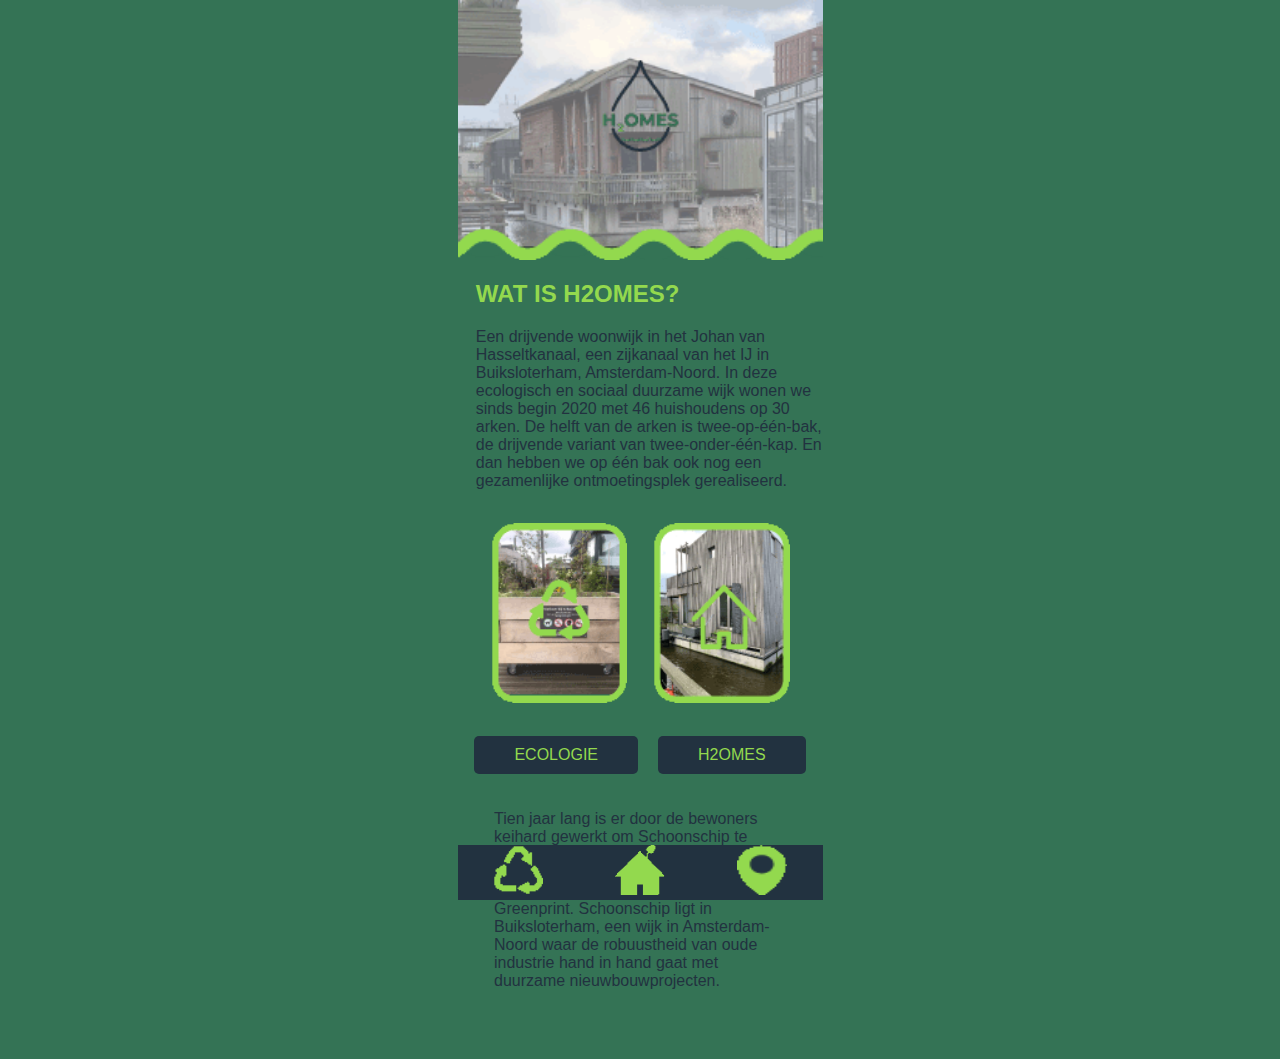
==== index.html @ b73959ab "Add files via upload" ====
<!DOCTYPE html>
<html lang="en">
<head>
    <meta charset="UTF-8">
    <meta name="viewport" content="width=device-width, initial-scale=1.0">
    <title>H₂Ome</title>
    <link rel="stylesheet" href="style.css">
</head>
<body>
    
    <header>
        <h1>H2Omes</h1>
        </header>

        <main>
      <h2>WAT IS H2OMES?</h2>
<p>Een drijvende woonwijk in het Johan van Hasseltkanaal, een zijkanaal van het IJ in Buiksloterham, Amsterdam-Noord. In deze ecologisch en sociaal duurzame wijk wonen we sinds begin 2020 met 46 huishoudens op 30 arken. De helft van de arken is twee-op-één-bak, de drijvende variant van twee-onder-één-kap. 
    En dan hebben we op één bak ook nog een gezamenlijke ontmoetingsplek gerealiseerd.</p>
        
   
            <div id="content-container">
                <div id="image-container">
                    <img src="images/afbeelding-duurzaamheud.png" alt="Eerste Afbeelding">
                    <img src="images/huisjes.png" alt="Tweede Afbeelding">
                </div>

                <div id="button-container">
                    <button class="button">ECOLOGIE</button>
                    <button class="button">H2OMES</button>
                </div>
            </div>

             <Div class="tekst1" p>Tien jaar lang is er door de bewoners keihard gewerkt om Schoonschip te ontwerpen, ontwikkelen en te realiseren. Meer weten over de totstandkoming van ons project? Bezoek dan onze Greenprint.

                Schoonschip ligt in Buiksloterham, een wijk in Amsterdam-Noord waar de robuustheid van oude industrie hand in hand gaat met duurzame nieuwbouwprojecten.</p>
             </Div>
        </main>




    <footer>
        <a href="link-naar-pagina1.html">
            <img src="images/reyclebin.png" alt="Afbeelding 1">
        </a>
        <a href="index.html">
            <img src="images/huisje-png.png" alt="Afbeelding 2">
        </a>
        <a href="link-naar-pagina3.html">
            <img src="images/pointer.png" alt="Afbeelding 3">
        </a>
    </footer>
    
</body>
</html>
---- style.css ----
header {
    background-image: url('images/header.png');
    background-size: cover;
    background-position: center;
    color: white;
    padding: 50px;
    text-align: center;
    font-size: 2em;
    top: 0;
    z-index: 100;
    transition: padding 0.3s;
}


h1{
    visibility: hidden;
}

body {
    align-items: center;
    justify-content: center;
     background-color: #347355;
        margin: 0;
        padding: 0;
        max-width: 365px; /* Maximale breedte */
        max-height: 667px; /* Maximale lengte */
        margin-left: auto;
        margin-right: auto;
    overflow-y: auto;
    }
    


h2{
 display: flex;
 justify-content: left;
 margin-left: 5%;
 font-family: 'Franklin Gothic Medium', 'Arial Narrow', Arial, sans-serif ;
 color: #93D94E;
}


p{
    display: flex;
 justify-content: left;
 margin-left: 5%;
 font-family: 'Franklin Gothic Medium', 'Arial Narrow', Arial, sans-serif;
 font-size: -1em;
 color: #223240;

}

.tekst1{
padding:  10%;
color: #223240;
font-family: 'Franklin Gothic Medium', 'Arial Narrow', Arial, sans-serif;
}

#image-container {
    display: flex;
    justify-content: center;
    align-items: center;
    margin: 20px;
}

#image-container img {
    width: 150px;
    margin: 13px;
}

#content-container {
    margin-top: 20px;
}

#button-container {
    display: flex;
    justify-content: center;
    margin-top: 10px;
}

.button {
    margin: 0 10px;
    padding: 10px 40px;
    font-size: 16px;
    background-color: #223240;
    color: #93D94E;
    border: none;
    cursor: pointer;
    border-radius: 5px;
    font-family: 'Franklin Gothic Medium', 'Arial Narrow', Arial, sans-serif;

    
}

.button:hover {
    background-color: #93D94E;
    color: #223240;
}


nav {
    display: flex;
    justify-content: space-around; /* Hiermee worden de navigatie-items gelijkmatig verdeeld */
    padding: 10px;
}

nav ul {
    list-style: none;
    padding: 0;
    margin: 0;
    display: flex;
}


footer {
    display: flex;
    justify-content: space-around;
    align-items: center;
    background-color: #223240;
    color: white;
width:365px ;
    position: fixed;
    bottom: 0;

}

footer a {
    margin: 0 10px;
    text-decoration: none;
    color: white;
    display: flex;
    flex-direction: column;
    align-items: center;
}

footer img {
    width: 50px;
    height: 50px;
    margin-bottom: 5px;
}
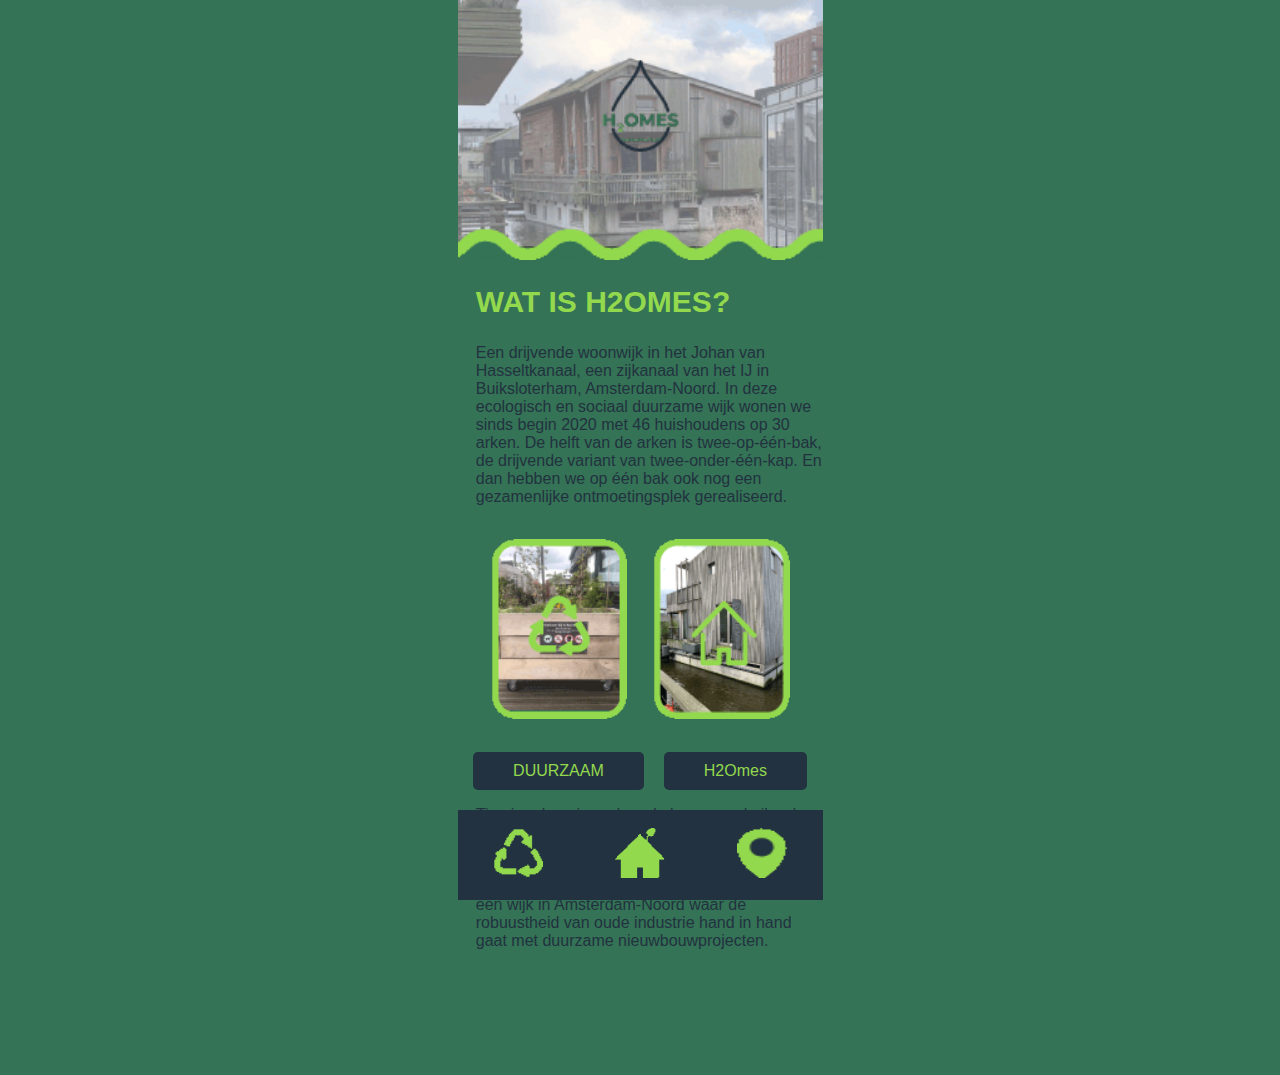
==== commit d58c7251: "Add files via upload" ====
--- a/index.html
+++ b/index.html
@@ -1,55 +1,56 @@
 <!DOCTYPE html>
-<html lang="en">
+<html lang="nl">
 <head>
     <meta charset="UTF-8">
     <meta name="viewport" content="width=device-width, initial-scale=1.0">
-    <title>H₂Ome</title>
+    <title>H₂Omes</title>
     <link rel="stylesheet" href="style.css">
 </head>
+
 <body>
     
     <header>
         <h1>H2Omes</h1>
-        </header>
+    </header>
 
-        <main>
-      <h2>WAT IS H2OMES?</h2>
-<p>Een drijvende woonwijk in het Johan van Hasseltkanaal, een zijkanaal van het IJ in Buiksloterham, Amsterdam-Noord. In deze ecologisch en sociaal duurzame wijk wonen we sinds begin 2020 met 46 huishoudens op 30 arken. De helft van de arken is twee-op-één-bak, de drijvende variant van twee-onder-één-kap. 
-    En dan hebben we op één bak ook nog een gezamenlijke ontmoetingsplek gerealiseerd.</p>
+    <main>
+        <h2>WAT IS H2OMES?</h2>
+        <p>
+            Een drijvende woonwijk in het Johan van Hasseltkanaal, een zijkanaal van het IJ in Buiksloterham, Amsterdam-Noord. In deze ecologisch en sociaal duurzame wijk wonen we sinds begin 2020 met 46 huishoudens op 30 arken. De helft van de arken is twee-op-één-bak, de drijvende variant van twee-onder-één-kap. 
+            En dan hebben we op één bak ook nog een gezamenlijke ontmoetingsplek gerealiseerd.
+        </p>
         
-   
-            <div id="content-container">
-                <div id="image-container">
-                    <img src="images/afbeelding-duurzaamheud.png" alt="Eerste Afbeelding">
-                    <img src="images/huisjes.png" alt="Tweede Afbeelding">
-                </div>
+        <div id="content-container">
+            <div id="image-container">
+                <img src="images/afbeelding-duurzaamheud.png" alt="Eerste Afbeelding">
+                <img src="images/huisjes.png" alt="Tweede Afbeelding">
+            </div>
+        </div>
 
-                <div id="button-container">
-                    <button class="button">ECOLOGIE</button>
-                    <button class="button">H2OMES</button>
-                </div>
-            </div>
+        <div id="button-container">
+                <button class="button" onclick="window.location.href='duurzaam.html'">DUURZAAM</button>
+                <button class="button" onclick="window.location.href='huisjes.html'">H2Omes</button>
+        </div>
 
-             <Div class="tekst1" p>Tien jaar lang is er door de bewoners keihard gewerkt om Schoonschip te ontwerpen, ontwikkelen en te realiseren. Meer weten over de totstandkoming van ons project? Bezoek dan onze Greenprint.
-
-                Schoonschip ligt in Buiksloterham, een wijk in Amsterdam-Noord waar de robuustheid van oude industrie hand in hand gaat met duurzame nieuwbouwprojecten.</p>
-             </Div>
-        </main>
-
-
-
+        <div id="tekst1">
+            <p>
+                Tien jaar lang is er door de bewoners keihard gewerkt om H2Omes te ontwerpen, ontwikkelen en te realiseren.
+                Meer weten over de totstandkoming van ons project? Bezoek dan onze Greenprint.
+                H2Omes ligt in Buiksloterham, een wijk in Amsterdam-Noord waar de robuustheid van oude industrie hand in hand gaat met duurzame nieuwbouwprojecten.
+            </p>
+        </div>
+    </main>
 
     <footer>
-        <a href="link-naar-pagina1.html">
+        <a href="duurzaam.html">
             <img src="images/reyclebin.png" alt="Afbeelding 1">
         </a>
         <a href="index.html">
             <img src="images/huisje-png.png" alt="Afbeelding 2">
         </a>
-        <a href="link-naar-pagina3.html">
+        <a href="gegevens.html">
             <img src="images/pointer.png" alt="Afbeelding 3">
         </a>
     </footer>
-    
 </body>
-</html>+</html>
--- a/style.css
+++ b/style.css
@@ -14,6 +14,33 @@
 
 h1{
     visibility: hidden;
+}
+
+h3{
+    text-shadow: -1px -1px 0 #223240,
+    1px -1px 0 #223240,
+   -1px 1px 0 #223240,
+    1px 1px 0 #223240;
+    margin-left: 10px;
+}
+
+h4{
+color: #93D94E;
+font-size: 1.5em;
+font-family: 'Franklin Gothic Medium', 'Arial Narrow', Arial, sans-serif;
+margin-left: 5%;
+}
+
+article p {
+    color:#223240;
+}
+
+.main {
+    padding-bottom: 100px; /* Voeg padding toe aan de onderkant van de main sectie */
+}
+
+article p {
+    color: #223240;
 }
 
 body {
@@ -29,9 +56,15 @@
     overflow-y: auto;
     }
     
-
+    .background-container {
+        background-image: url('images/achtergrondhuisjes.jpg');
+        background-size: cover;
+        background-position: center bottom 50px; /* 50 pixels naar beneden schuiven */
+        padding: 10px;
+    }
 
 h2{
+    font-size:  30px;
  display: flex;
  justify-content: left;
  margin-left: 5%;
@@ -45,13 +78,14 @@
  justify-content: left;
  margin-left: 5%;
  font-family: 'Franklin Gothic Medium', 'Arial Narrow', Arial, sans-serif;
- font-size: -1em;
  color: #223240;
 
 }
 
-.tekst1{
-padding:  10%;
+#tekst1{
+    display: flex;
+    justify-content: left;;
+padding-bottom:  30%;
 color: #223240;
 font-family: 'Franklin Gothic Medium', 'Arial Narrow', Arial, sans-serif;
 }
@@ -110,18 +144,85 @@
     margin: 0;
     display: flex;
 }
-
-
-footer {
-    display: flex;
+.fotohuisjes {
+    display: flex;
+    flex-wrap: wrap;
     justify-content: space-around;
+    margin-top: 20px;
+    color: #93D94E;
+    font-family: 'Franklin Gothic Medium', 'Arial Narrow', Arial, sans-serif;
+}
+
+.fotohuisjes div {
+    margin: 10px;
+}
+
+.fotohuisjes img {
+    width: 355px;
+    height: 200px;
+    object-fit: cover;
+
+}
+
+.huis {
+    font-size: 18px;
+    margin-top: 10px;
+}
+
+
+
+.small-text {
+    margin-top: 5px;
+    color: #223240;
+}
+
+.small-text1 {
+    margin-top: 5px;
+    margin-bottom: 60px;
+    color: #223240;
+}
+
+.footer2 {
+    display: flex;
+    justify-content: space-around;
     align-items: center;
     background-color: #223240;
     color: white;
-width:365px ;
+    width: 365px;
+height: 10%;
     position: fixed;
     bottom: 0;
-
+}
+
+.footer2 a {
+    text-decoration: none;
+    color: white;
+    display: flex;
+    flex-direction: column;
+
+}
+
+.footer2 img {
+    width: 50px;
+    height: 50px;
+    margin-bottom: 5px;
+    transition: transform 0.3s; /* Voeg een overgang toe voor een vloeiende animatie */
+}
+
+.footer2 a:hover img {
+    transform: scale(1.2); /* Vergroot de afbeelding met 20% */
+}
+
+footer {
+    display: flex;
+    justify-content: space-around;
+    align-items: center;
+    background-color: #223240;
+    color: white;
+    width: 365px;
+height: 10%;
+    position: fixed;
+    bottom: 0;
 }
 
 footer a {
@@ -137,4 +238,64 @@
     width: 50px;
     height: 50px;
     margin-bottom: 5px;
-}+    transition: transform 0.3s; /* Voeg een overgang toe voor een vloeiende animatie */
+}
+
+footer a:hover img {
+    transform: scale(1.2); /* Vergroot de afbeelding met 20% */
+}
+
+
+.image-container {
+    position: relative;
+margin-bottom: 20%;
+}
+
+.tooltips {
+    display: none;
+    position: absolute;
+    text-align: center;
+}
+
+.image-container:hover .tooltips {
+    display: flex;
+}
+
+.tooltip {
+    background-color: #93D94E;
+    color: #223240;
+    font-family: 'Franklin Gothic Medium', 'Arial Narrow', Arial, sans-serif;
+    margin-top: 10%;
+    max-width: 100px;
+    max-height: 100px;
+    font-size: 40%;
+    padding: 20px 10px;
+    border-radius: 5px;
+    margin: 5px;
+    cursor: pointer;
+}
+
+.tooltip1 {
+    background-color: #93D94E;
+    color: #223240;
+    font-family: 'Franklin Gothic Medium', 'Arial Narrow', Arial, sans-serif;
+    margin-top: 10%;
+    max-width: 100px;
+    max-height: 100px;
+    font-size: 30%;
+    padding: 20px 10px;
+    border-radius: 5px;
+    margin: 5%;
+    cursor: pointer;
+}
+
+
+.tooltip-top-left {
+    top: 0;
+    left: 4%;
+}
+
+.tooltip-bottom-right {
+    bottom: 0;
+    right: 0;
+}
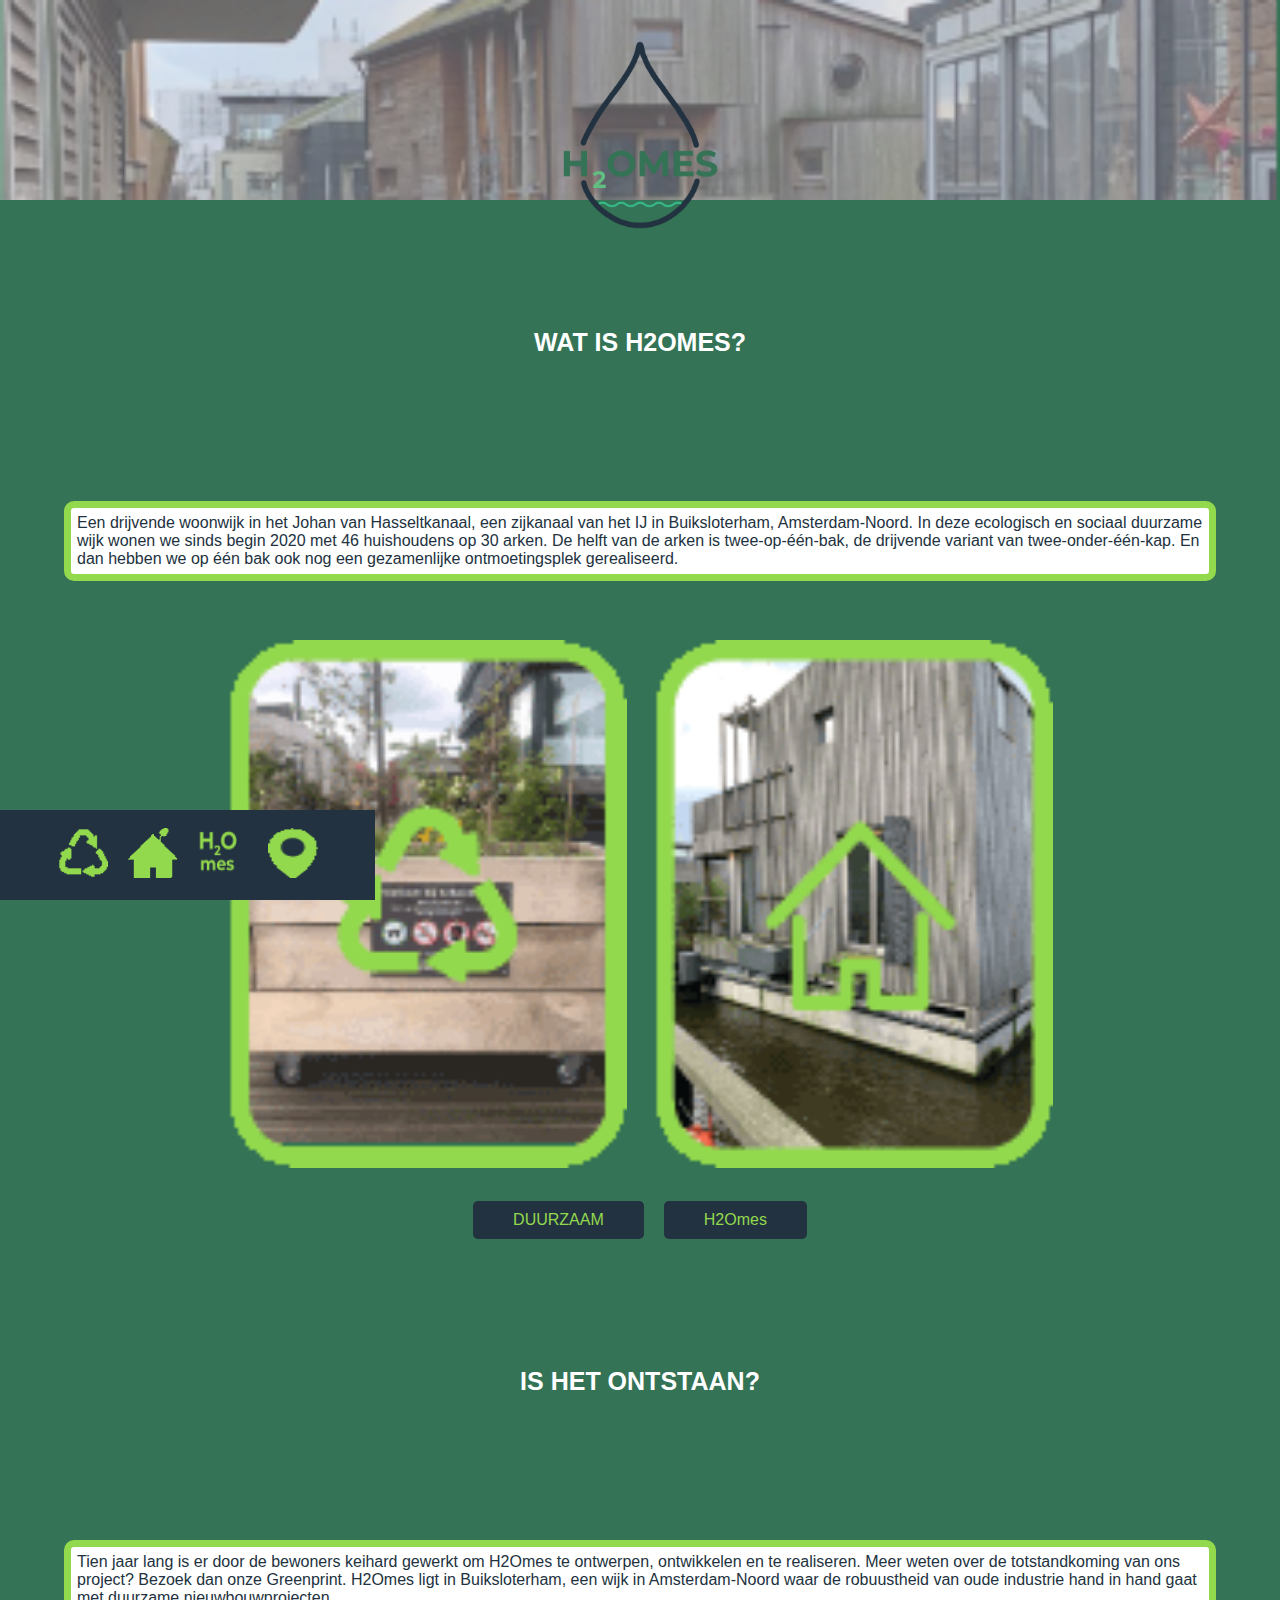
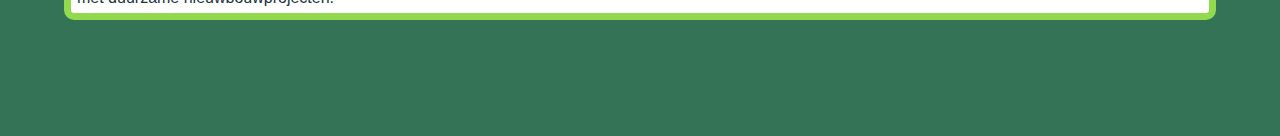
==== commit 1c99da9a: "Add files via upload" ====
--- a/index.html
+++ b/index.html
@@ -1,5 +1,6 @@
 <!DOCTYPE html>
 <html lang="nl">
+
 <head>
     <meta charset="UTF-8">
     <meta name="viewport" content="width=device-width, initial-scale=1.0">
@@ -8,49 +9,61 @@
 </head>
 
 <body>
-    
+
     <header>
         <h1>H2Omes</h1>
+        <img src="images/h2omes-png.png" alt="logo">
     </header>
 
     <main>
-        <h2>WAT IS H2OMES?</h2>
-        <p>
-            Een drijvende woonwijk in het Johan van Hasseltkanaal, een zijkanaal van het IJ in Buiksloterham, Amsterdam-Noord. In deze ecologisch en sociaal duurzame wijk wonen we sinds begin 2020 met 46 huishoudens op 30 arken. De helft van de arken is twee-op-één-bak, de drijvende variant van twee-onder-één-kap. 
-            En dan hebben we op één bak ook nog een gezamenlijke ontmoetingsplek gerealiseerd.
-        </p>
-        
-        <div id="content-container">
-            <div id="image-container">
+        <article>
+            <h2>WAT IS H2OMES?</h2>
+            <p>
+                Een drijvende woonwijk in het Johan van Hasseltkanaal, een zijkanaal van het IJ in Buiksloterham, Amsterdam-Noord.
+                In deze ecologisch en sociaal duurzame wijk wonen we sinds begin 2020 met 46 huishoudens op 30 arken.
+                De helft van de arken is twee-op-één-bak, de drijvende variant van twee-onder-één-kap.
+                En dan hebben we op één bak ook nog een gezamenlijke ontmoetingsplek gerealiseerd.
+            </p>
+        </article>
+
+        <section id="content-container">
+            <figure id="image-container">
                 <img src="images/afbeelding-duurzaamheud.png" alt="Eerste Afbeelding">
                 <img src="images/huisjes.png" alt="Tweede Afbeelding">
-            </div>
-        </div>
+            </figure>
+        </section>
 
-        <div id="button-container">
-                <button class="button" onclick="window.location.href='duurzaam.html'">DUURZAAM</button>
-                <button class="button" onclick="window.location.href='huisjes.html'">H2Omes</button>
-        </div>
+        <section id="button-container">
+            <button class="button" onclick="window.location.href='duurzaam.html'">DUURZAAM</button>
+            <button class="button" onclick="window.location.href='huisjes.html'">H2Omes</button>
+        </section>
 
-        <div id="tekst1">
+        <article>
+            <h2>IS HET ONTSTAAN?</h2>
             <p>
                 Tien jaar lang is er door de bewoners keihard gewerkt om H2Omes te ontwerpen, ontwikkelen en te realiseren.
                 Meer weten over de totstandkoming van ons project? Bezoek dan onze Greenprint.
                 H2Omes ligt in Buiksloterham, een wijk in Amsterdam-Noord waar de robuustheid van oude industrie hand in hand gaat met duurzame nieuwbouwprojecten.
             </p>
-        </div>
+        </article>
     </main>
 
     <footer>
-        <a href="duurzaam.html">
-            <img src="images/reyclebin.png" alt="Afbeelding 1">
-        </a>
-        <a href="index.html">
-            <img src="images/huisje-png.png" alt="Afbeelding 2">
-        </a>
-        <a href="gegevens.html">
-            <img src="images/pointer.png" alt="Afbeelding 3">
-        </a>
+        <nav>
+            <a href="duurzaam.html">
+                <img src="images/reyclebin.png" alt="Afbeelding 1">
+            </a>
+            <a href="index.html">
+                <img src="images/huisje-png.png" alt="Afbeelding 2">
+            </a>
+            <a href="huisjes.html">
+                <img src="images/h2omes-icon.png" alt="Afbeelding 3">
+            </a>
+            <a href="gegevens.html">
+                <img src="images/pointer.png" alt="Afbeelding 3">
+            </a>
+        </nav>
     </footer>
 </body>
+
 </html>
--- a/style.css
+++ b/style.css
@@ -1,9 +1,31 @@
+
+
+body {
+    align-items: center;
+    justify-content: center;
+    background-color: #347355;
+    margin: 0;
+    padding: 0;
+    max-width: 100%;
+    overflow-x: hidden; 
+}
+
+.container {
+    max-width: 375px; 
+    max-height: 667px;
+    margin-left: auto;
+    margin-right: auto;
+    overflow-y: auto;
+    position: relative;
+}
+
+
 header {
     background-image: url('images/header.png');
     background-size: cover;
     background-position: center;
     color: white;
-    padding: 50px;
+    padding: 20px; 
     text-align: center;
     font-size: 2em;
     top: 0;
@@ -11,83 +33,73 @@
     transition: padding 0.3s;
 }
 
-
-h1{
+header img {
+    position: absolute;
+    top: 15%;
+    left: 50%;
+    transform: translate(-50%, -50%);
+    max-width: 30%; 
+    max-height: 30%;
+}
+
+h1 {
     visibility: hidden;
 }
 
-h3{
-    text-shadow: -1px -1px 0 #223240,
-    1px -1px 0 #223240,
-   -1px 1px 0 #223240,
-    1px 1px 0 #223240;
-    margin-left: 10px;
-}
-
-h4{
-color: #93D94E;
-font-size: 1.5em;
-font-family: 'Franklin Gothic Medium', 'Arial Narrow', Arial, sans-serif;
-margin-left: 5%;
-}
-
-article p {
-    color:#223240;
-}
-
-.main {
-    padding-bottom: 100px; /* Voeg padding toe aan de onderkant van de main sectie */
-}
-
-article p {
-    color: #223240;
-}
-
-body {
-    align-items: center;
-    justify-content: center;
-     background-color: #347355;
-        margin: 0;
-        padding: 0;
-        max-width: 365px; /* Maximale breedte */
-        max-height: 667px; /* Maximale lengte */
-        margin-left: auto;
-        margin-right: auto;
-    overflow-y: auto;
-    }
-    
-    .background-container {
-        background-image: url('images/achtergrondhuisjes.jpg');
-        background-size: cover;
-        background-position: center bottom 50px; /* 50 pixels naar beneden schuiven */
-        padding: 10px;
-    }
-
-h2{
-    font-size:  30px;
- display: flex;
- justify-content: left;
- margin-left: 5%;
- font-family: 'Franklin Gothic Medium', 'Arial Narrow', Arial, sans-serif ;
- color: #93D94E;
-}
-
-
-p{
-    display: flex;
- justify-content: left;
- margin-left: 5%;
- font-family: 'Franklin Gothic Medium', 'Arial Narrow', Arial, sans-serif;
- color: #223240;
-
-}
-
-#tekst1{
-    display: flex;
-    justify-content: left;;
-padding-bottom:  30%;
-color: #223240;
-font-family: 'Franklin Gothic Medium', 'Arial Narrow', Arial, sans-serif;
+
+h4 {
+    color: #93D94E;
+    font-size: 1.5em;
+    font-family: 'Franklin Gothic Medium', 'Arial Narrow', Arial, sans-serif;
+    margin-left: 5%;
+}
+
+
+main {
+    padding-bottom: 100px;
+}
+
+article p, main p {
+    display: flex;
+    justify-content: center;
+    font-family: 'Franklin Gothic Medium', 'Arial Narrow', Arial, sans-serif;
+    color: #223240;
+    background-color: white;
+    border: 7px solid #93D94E; 
+    padding: 6px; 
+    display: inline-block;
+    border-radius: 10px;
+    margin-left: 5%;
+    margin-right: 5%;
+}
+
+
+background-container {
+    background-image: url('images/achtergrondhuisjes.jpg');
+    background-size: cover;
+    background-position: center bottom 50px;
+    padding: 10px;
+}
+
+h2 {
+    font-size: 25px;
+    display: flex;
+    justify-content: center;
+    font-family: 'Franklin Gothic Medium', 'Arial Narrow', Arial, sans-serif;
+    color: white;
+    margin-top: 10%;
+}
+
+main h2 {
+    margin-bottom: 10%;
+}
+
+#tekst1 {
+    display: flex;
+    justify-content: left;
+    padding-bottom: 30%;
+    color: #223240;
+    font-family: 'Franklin Gothic Medium', 'Arial Narrow', Arial, sans-serif;
 }
 
 #image-container {
@@ -103,7 +115,7 @@
 }
 
 #content-container {
-    margin-top: 20px;
+    margin-top: 30px;
 }
 
 #button-container {
@@ -122,8 +134,6 @@
     cursor: pointer;
     border-radius: 5px;
     font-family: 'Franklin Gothic Medium', 'Arial Narrow', Arial, sans-serif;
-
-    
 }
 
 .button:hover {
@@ -131,10 +141,70 @@
     color: #223240;
 }
 
+.quiz-container {
+    background-color: #347355;
+    padding: 20px;
+    border-radius: 10px;
+}
+
+.question p {
+    color: #93D94E;
+    background-color: #223240;
+}
+
+form {
+    max-width: 500px;
+    margin: 0 auto;
+}
+
+.question {
+    margin-bottom: 20px;
+}
+
+label {
+    display: block;
+    margin-bottom: 10px;
+    font-family: 'Franklin Gothic Medium', 'Arial Narrow', Arial, sans-serif;
+    color: #223240;
+    background-color: white;
+    border: 7px solid #93D94E;
+}
+
+input[type="submit"] {
+    background-color: #93D94E;
+    color: #93D94E;
+    padding: 10px 20px;
+    border: none;
+    border-radius: 5px;
+    cursor: pointer;
+    font-size: 16px;
+}
+
+input[type="submit"]:hover {
+    background-color: #93D94E;
+    color: #223240;
+}
+
+button {
+    align-items: center;
+    margin-left: 13%;
+    padding: 10px 40px;
+    font-size: 16px;
+    background-color: #223240;
+    color: #93D94E;
+    border: none;
+    cursor: pointer;
+    border-radius: 5px;
+    font-family: 'Franklin Gothic Medium', 'Arial Narrow', Arial, sans-serif;
+}
+
+button:hover {
+    color: #45a049;
+}
 
 nav {
     display: flex;
-    justify-content: space-around; /* Hiermee worden de navigatie-items gelijkmatig verdeeld */
+    justify-content: space-around;
     padding: 10px;
 }
 
@@ -144,40 +214,33 @@
     margin: 0;
     display: flex;
 }
-.fotohuisjes {
-    display: flex;
-    flex-wrap: wrap;
-    justify-content: space-around;
-    margin-top: 20px;
-    color: #93D94E;
-    font-family: 'Franklin Gothic Medium', 'Arial Narrow', Arial, sans-serif;
-}
-
-.fotohuisjes div {
-    margin: 10px;
-}
-
-.fotohuisjes img {
-    width: 355px;
+
+
+.house-title {
+    font-size: 18px;
+    margin-top: 2px;
+    font-family: 'Franklin Gothic Medium', 'Arial Narrow', Arial, sans-serif;
+    color: #93D94E;
+    margin-left: 5%;
+    font-size: 1.3em;
+}
+
+.house-image {
+    width: 345px;
     height: 200px;
     object-fit: cover;
-
-}
-
-.huis {
-    font-size: 18px;
-    margin-top: 10px;
-}
-
-
+    border: 4px solid #ffffff;
+    border-radius: 10%;
+    margin-left: 3%;
+}
 
 .small-text {
-    margin-top: 5px;
+    margin-top: 50px;
     color: #223240;
 }
 
 .small-text1 {
-    margin-top: 5px;
+    margin-top: 50px;
     margin-bottom: 60px;
     color: #223240;
 }
@@ -189,7 +252,7 @@
     background-color: #223240;
     color: white;
     width: 365px;
-height: 10%;
+    height: 10%;
     position: fixed;
     bottom: 0;
 }
@@ -199,18 +262,17 @@
     color: white;
     display: flex;
     flex-direction: column;
-
 }
 
 .footer2 img {
     width: 50px;
     height: 50px;
     margin-bottom: 5px;
-    transition: transform 0.3s; /* Voeg een overgang toe voor een vloeiende animatie */
+    transition: transform 0.3s;
 }
 
 .footer2 a:hover img {
-    transform: scale(1.2); /* Vergroot de afbeelding met 20% */
+    transform: scale(1.2);
 }
 
 footer {
@@ -219,8 +281,8 @@
     align-items: center;
     background-color: #223240;
     color: white;
-    width: 365px;
-height: 10%;
+    width: 375px;
+    height: 10%;
     position: fixed;
     bottom: 0;
 }
@@ -238,17 +300,29 @@
     width: 50px;
     height: 50px;
     margin-bottom: 5px;
-    transition: transform 0.3s; /* Voeg een overgang toe voor een vloeiende animatie */
+    transition: transform 0.3s;
 }
 
 footer a:hover img {
-    transform: scale(1.2); /* Vergroot de afbeelding met 20% */
-}
-
+    transform: scale(1.2);
+}
 
 .image-container {
+    display: flex;
+    flex-direction: column;
+    align-items: center;
     position: relative;
-margin-bottom: 20%;
+    margin-bottom: 20%;
+}
+
+#content-container {
+    margin-top: 30px;
+}
+
+#image-container img {
+    width: 100%;
+    max-width: 400px;
+    margin: 13px;
 }
 
 .tooltips {
@@ -262,40 +336,35 @@
 }
 
 .tooltip {
-    background-color: #93D94E;
-    color: #223240;
-    font-family: 'Franklin Gothic Medium', 'Arial Narrow', Arial, sans-serif;
-    margin-top: 10%;
-    max-width: 100px;
-    max-height: 100px;
-    font-size: 40%;
-    padding: 20px 10px;
-    border-radius: 5px;
-    margin: 5px;
-    cursor: pointer;
+    background-color: #ffffff;
+    color: #223240;
+    font-family: 'Franklin Gothic Medium', 'Arial Narrow', Arial, sans-serif;
+    font-size: 8px;
+    padding: 6px;
+    border-radius: 5px;
+    cursor: pointer;
+    position: absolute;
 }
 
 .tooltip1 {
-    background-color: #93D94E;
-    color: #223240;
-    font-family: 'Franklin Gothic Medium', 'Arial Narrow', Arial, sans-serif;
-    margin-top: 10%;
-    max-width: 100px;
-    max-height: 100px;
-    font-size: 30%;
-    padding: 20px 10px;
-    border-radius: 5px;
-    margin: 5%;
-    cursor: pointer;
-}
-
+    background-color: #ffffff;
+    color: #223240;
+    font-family: 'Franklin Gothic Medium', 'Arial Narrow', Arial, sans-serif;
+    font-size: 8px;
+    padding: 4px;
+    border-radius: 5px;
+    cursor: pointer;
+    position: absolute;
+}
 
 .tooltip-top-left {
-    top: 0;
-    left: 4%;
+    top: 10%;
+    left: 10%;
+    transform: translate(-50%, 0);
 }
 
 .tooltip-bottom-right {
     bottom: 0;
-    right: 0;
-}
+    right: 40%;
+    transform: translate(80%, 0);
+}
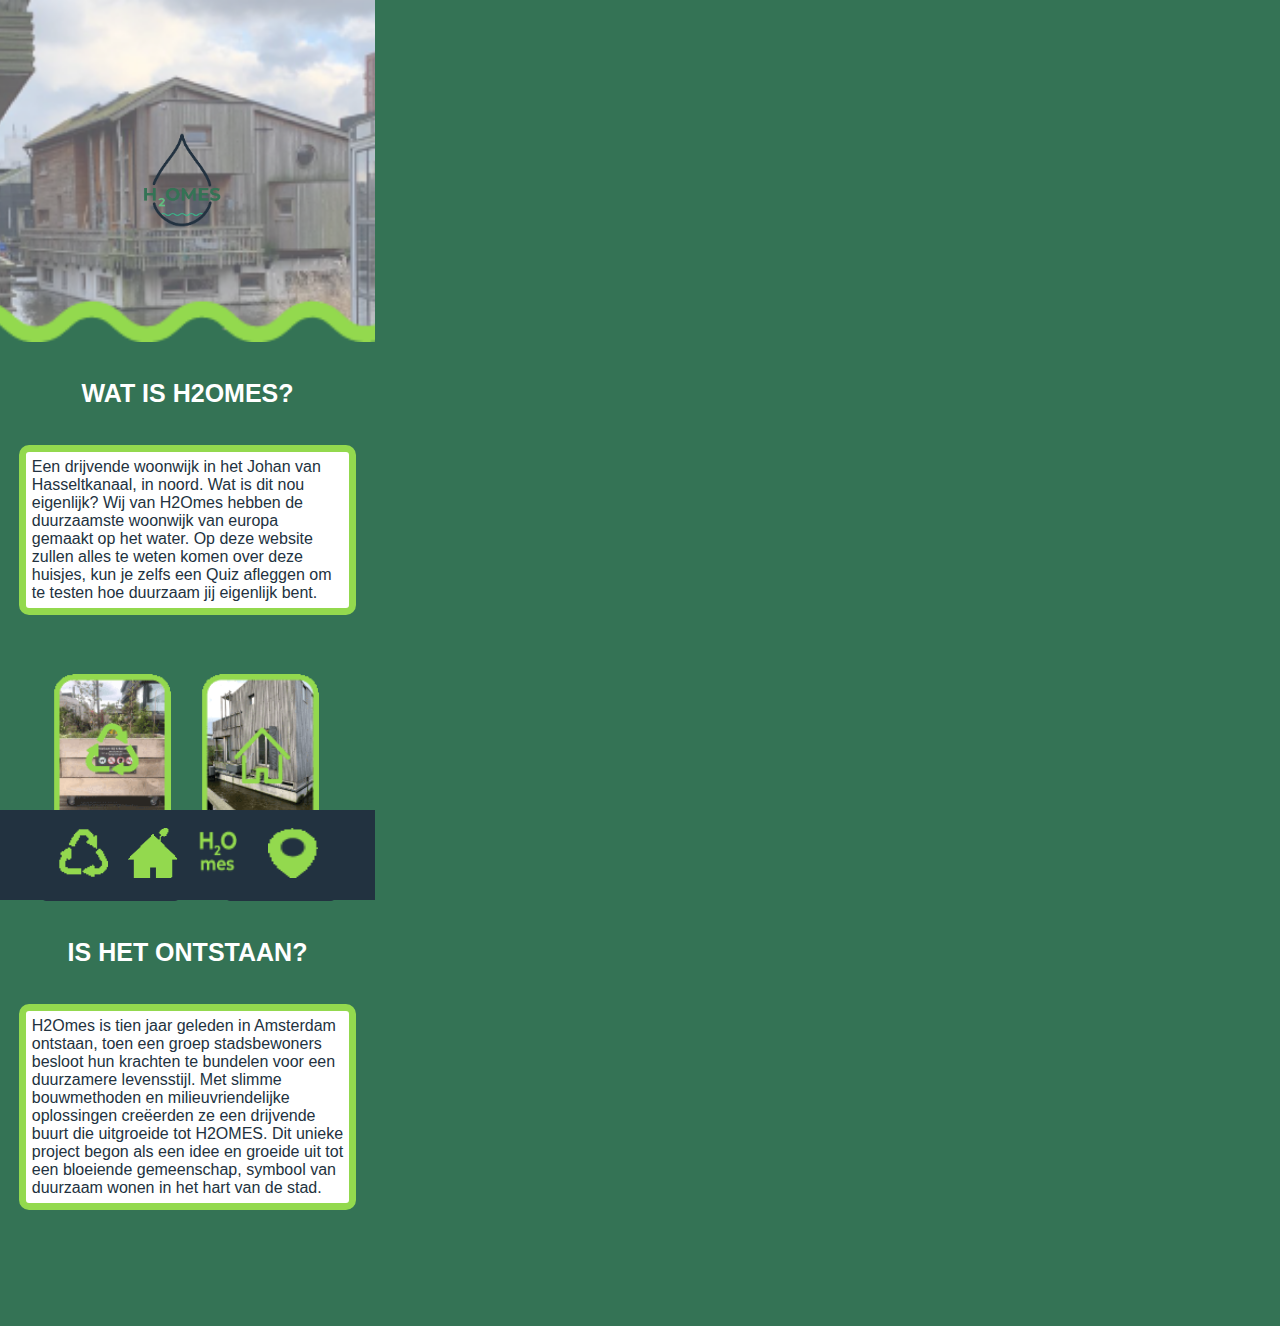
==== commit 58ddbe6d: "Add files via upload" ====
--- a/index.html
+++ b/index.html
@@ -19,10 +19,10 @@
         <article>
             <h2>WAT IS H2OMES?</h2>
             <p>
-                Een drijvende woonwijk in het Johan van Hasseltkanaal, een zijkanaal van het IJ in Buiksloterham, Amsterdam-Noord.
-                In deze ecologisch en sociaal duurzame wijk wonen we sinds begin 2020 met 46 huishoudens op 30 arken.
-                De helft van de arken is twee-op-één-bak, de drijvende variant van twee-onder-één-kap.
-                En dan hebben we op één bak ook nog een gezamenlijke ontmoetingsplek gerealiseerd.
+                Een drijvende woonwijk in het Johan van Hasseltkanaal, in noord. Wat is dit nou eigenlijk? 
+                Wij van H2Omes hebben de duurzaamste woonwijk van europa gemaakt op het water. 
+                Op deze website zullen alles te weten komen over deze huisjes, kun je zelfs een Quiz afleggen
+                om te testen hoe duurzaam jij eigenlijk bent. 
             </p>
         </article>
 
@@ -40,11 +40,8 @@
 
         <article>
             <h2>IS HET ONTSTAAN?</h2>
-            <p>
-                Tien jaar lang is er door de bewoners keihard gewerkt om H2Omes te ontwerpen, ontwikkelen en te realiseren.
-                Meer weten over de totstandkoming van ons project? Bezoek dan onze Greenprint.
-                H2Omes ligt in Buiksloterham, een wijk in Amsterdam-Noord waar de robuustheid van oude industrie hand in hand gaat met duurzame nieuwbouwprojecten.
-            </p>
+            <p>H2Omes is tien jaar geleden in Amsterdam ontstaan, toen een groep stadsbewoners besloot hun krachten te bundelen voor een duurzamere levensstijl. Met slimme bouwmethoden en milieuvriendelijke oplossingen creëerden ze een drijvende buurt die uitgroeide tot H2OMES. 
+                   Dit unieke project begon als een idee en groeide uit tot een bloeiende gemeenschap, symbool van duurzaam wonen in het hart van de stad.</p>
         </article>
     </main>
 
--- a/style.css
+++ b/style.css
@@ -6,7 +6,8 @@
     background-color: #347355;
     margin: 0;
     padding: 0;
-    max-width: 100%;
+    width: 375px;
+    height: 667px;
     overflow-x: hidden; 
 }
 
@@ -34,12 +35,13 @@
 }
 
 header img {
-    position: absolute;
+
     top: 15%;
     left: 50%;
     transform: translate(-50%, -50%);
-    max-width: 30%; 
-    max-height: 30%;
+    max-width: 40%; 
+    max-height: 40%;
+    margin-left: 37%;
 }
 
 h1 {
@@ -90,8 +92,12 @@
     margin-top: 10%;
 }
 
-main h2 {
-    margin-bottom: 10%;
+
+.adres{
+    border: none;
+    background: none;
+    color: #93D94E;
+    margin-right: 45%;
 }
 
 #tekst1 {
@@ -102,31 +108,44 @@
     font-family: 'Franklin Gothic Medium', 'Arial Narrow', Arial, sans-serif;
 }
 
-#image-container {
-    display: flex;
-    justify-content: center;
-    align-items: center;
-    margin: 20px;
-}
-
-#image-container img {
-    width: 150px;
-    margin: 13px;
-}
-
-#content-container {
-    margin-top: 30px;
-}
-
-#button-container {
-    display: flex;
-    justify-content: center;
-    margin-top: 10px;
-}
+
+
+form {
+
+    padding: 20px;
+    border-radius: 8px;
+    box-shadow: 0 0 10px rgba(0, 0, 0, 0.1);
+    width: 290px;
+}
+
+
+
+label {
+    display: block;
+    margin-bottom: 8px;
+}
+
+input, textarea {
+    padding: 10px;
+    margin-bottom: 16px;
+    border: 1px solid #ccc;
+    border-radius: 4px;
+    box-sizing: border-box;
+}
+
+.tekst2 {
+    width: 100%;
+}
+
+section, textarea {
+    width: 100%;
+}
+ 
+
 
 .button {
-    margin: 0 10px;
-    padding: 10px 40px;
+    padding: 10px 24px;
+    margin-left: 11%;
     font-size: 16px;
     background-color: #223240;
     color: #93D94E;
@@ -152,6 +171,7 @@
     background-color: #223240;
 }
 
+
 form {
     max-width: 500px;
     margin: 0 auto;
@@ -176,7 +196,6 @@
     padding: 10px 20px;
     border: none;
     border-radius: 5px;
-    cursor: pointer;
     font-size: 16px;
 }
 
@@ -187,7 +206,7 @@
 
 button {
     align-items: center;
-    margin-left: 13%;
+    margin-left: 9%;
     padding: 10px 40px;
     font-size: 16px;
     background-color: #223240;
@@ -245,6 +264,15 @@
     color: #223240;
 }
 
+iframe {
+    width: auto;
+    height: 200px;
+margin-left: 10%;
+
+}
+
+
+
 .footer2 {
     display: flex;
     justify-content: space-around;
@@ -321,7 +349,7 @@
 
 #image-container img {
     width: 100%;
-    max-width: 400px;
+    max-width: 118px;
     margin: 13px;
 }
 
@@ -358,7 +386,7 @@
 }
 
 .tooltip-top-left {
-    top: 10%;
+    top: 35%;
     left: 10%;
     transform: translate(-50%, 0);
 }
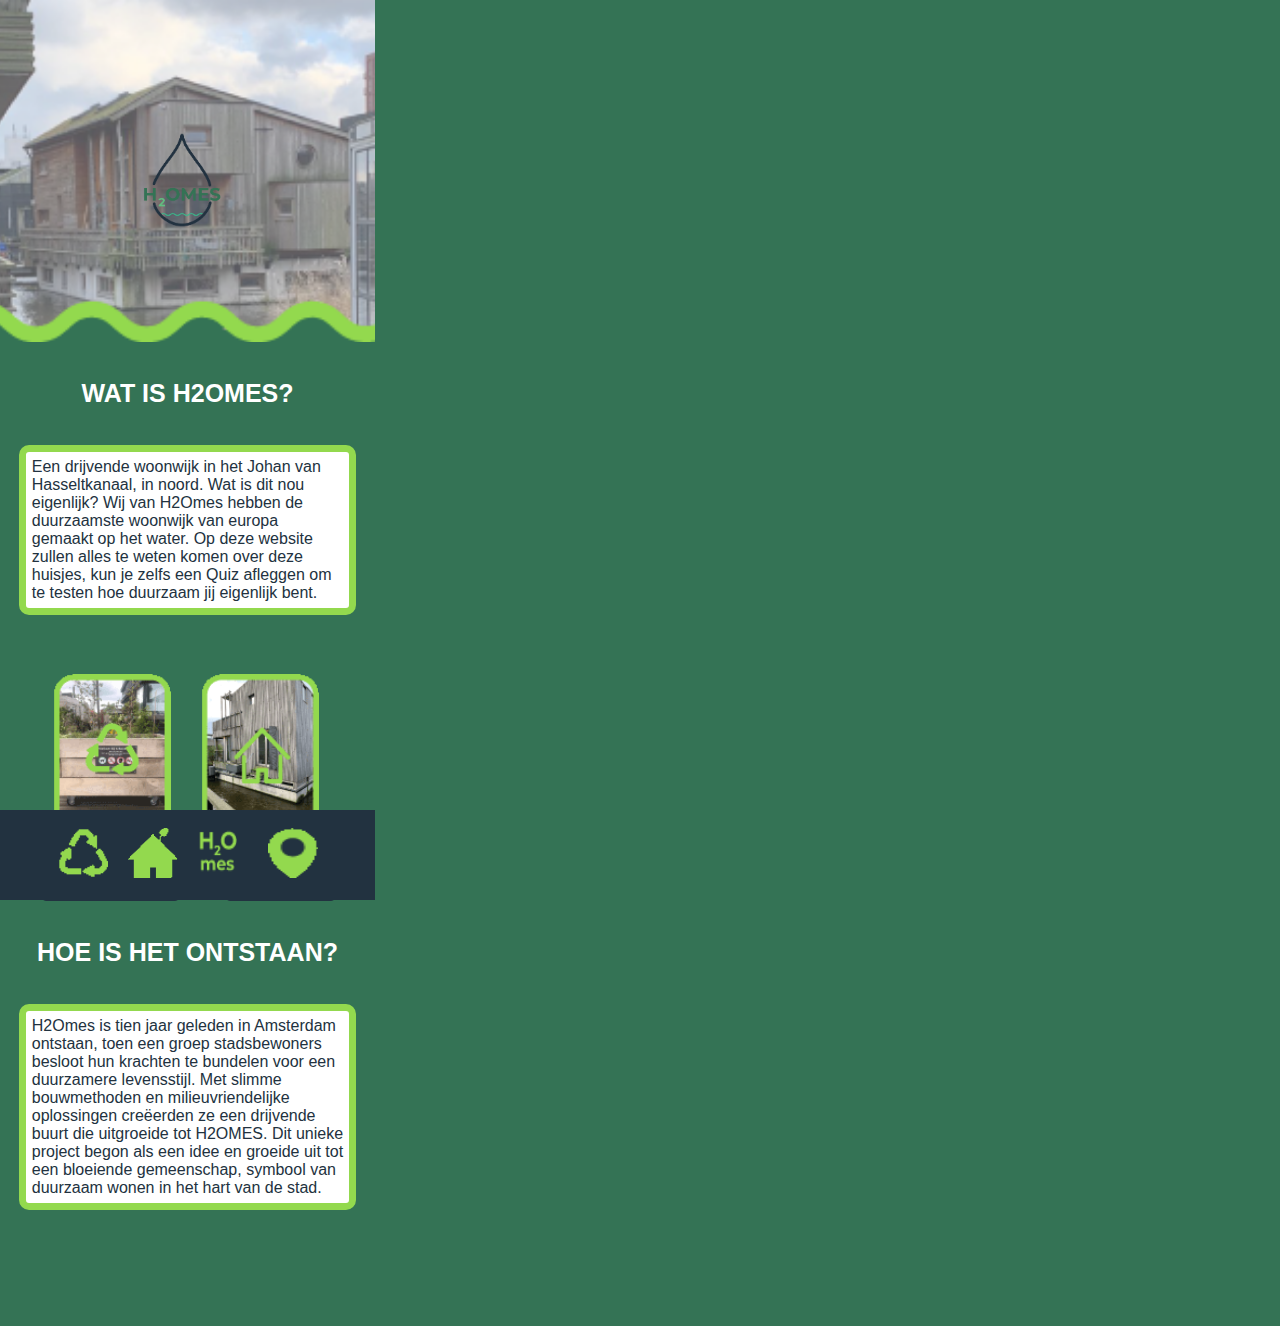
==== commit c5a1009a: "Add files via upload" ====
--- a/index.html
+++ b/index.html
@@ -39,7 +39,7 @@
         </section>
 
         <article>
-            <h2>IS HET ONTSTAAN?</h2>
+            <h2>HOE IS HET ONTSTAAN?</h2>
             <p>H2Omes is tien jaar geleden in Amsterdam ontstaan, toen een groep stadsbewoners besloot hun krachten te bundelen voor een duurzamere levensstijl. Met slimme bouwmethoden en milieuvriendelijke oplossingen creëerden ze een drijvende buurt die uitgroeide tot H2OMES. 
                    Dit unieke project begon als een idee en groeide uit tot een bloeiende gemeenschap, symbool van duurzaam wonen in het hart van de stad.</p>
         </article>
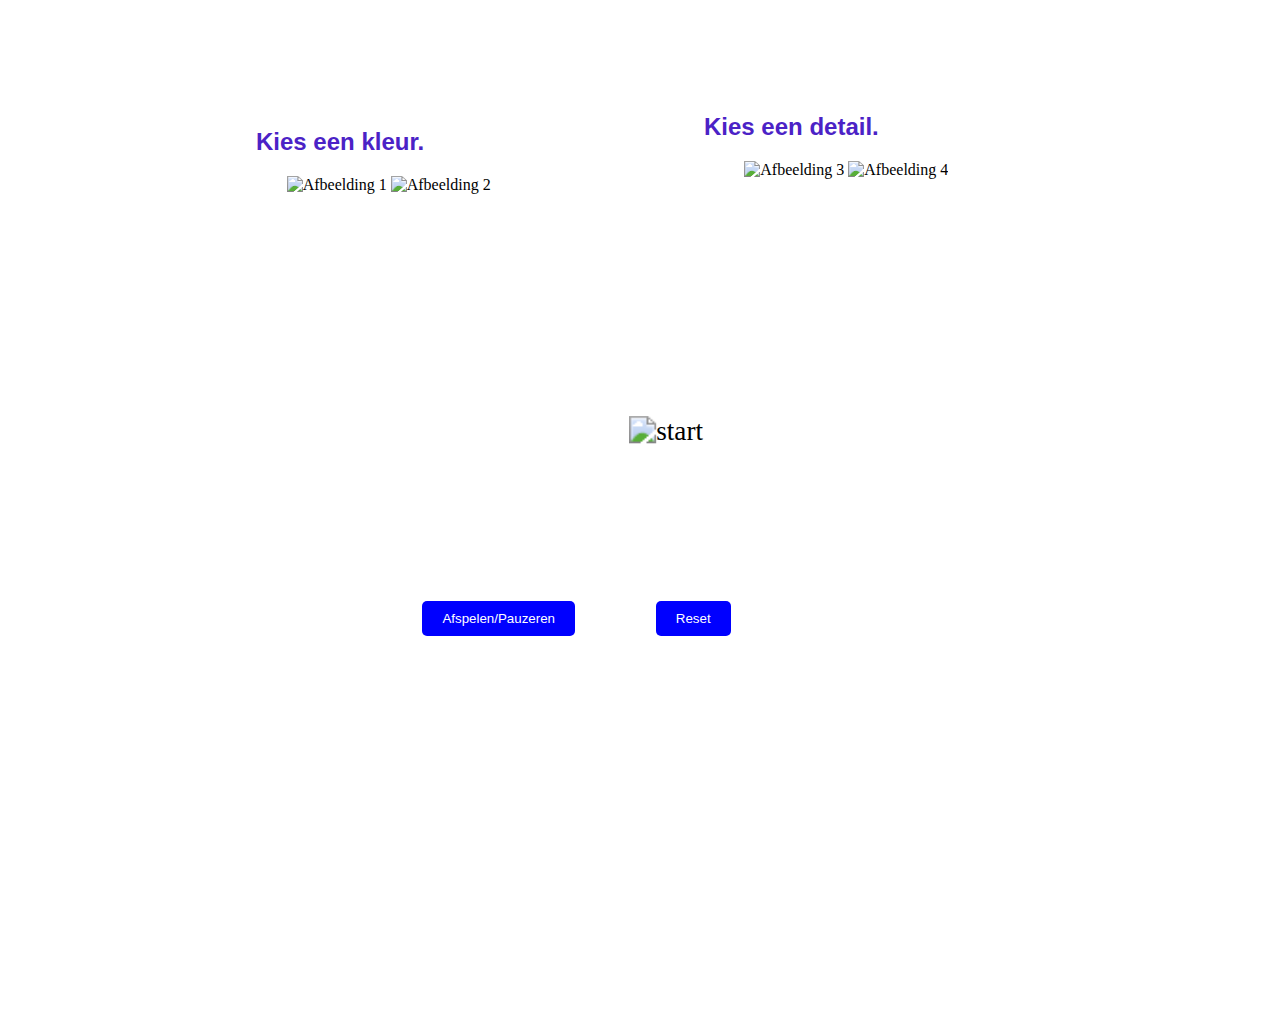
==== commit e07012cd: "Add files via upload" ====
--- a/index.html
+++ b/index.html
@@ -1,66 +1,46 @@
 <!DOCTYPE html>
-<html lang="nl">
-
+<html lang="en">
 <head>
     <meta charset="UTF-8">
     <meta name="viewport" content="width=device-width, initial-scale=1.0">
-    <title>H₂Omes</title>
     <link rel="stylesheet" href="style.css">
+    <title>Customize ski</title>
 </head>
-
 <body>
 
-    <header>
-        <h1>H2Omes</h1>
-        <img src="images/h2omes-png.png" alt="logo">
-    </header>
+    <div class="kieseenkleur">
+        <h2>Kies een kleur.</h2>
+        <div class="buttons">
+            <img src="images/button-groend.png" alt="Afbeelding 1" id="buttonGroen">
+            <img src="images/button-rood.png" alt="Afbeelding 2" id="buttonRood">
+        </div>
+    </div>
 
-    <main>
-        <article>
-            <h2>WAT IS H2OMES?</h2>
-            <p>
-                Een drijvende woonwijk in het Johan van Hasseltkanaal, in noord. Wat is dit nou eigenlijk? 
-                Wij van H2Omes hebben de duurzaamste woonwijk van europa gemaakt op het water. 
-                Op deze website zullen alles te weten komen over deze huisjes, kun je zelfs een Quiz afleggen
-                om te testen hoe duurzaam jij eigenlijk bent. 
-            </p>
-        </article>
+    <div class="kieseendetail">
+        <h2>Kies een detail.</h2>
+        <div class="details">
+            <img src="images/detail-geel.png" alt="Afbeelding 3" id="detailGeel"> <!-- Juiste id toegevoegd -->
+            <img src="images/detail-blauw.png" alt="Afbeelding 4" id="detailBlauw"> <!-- Juiste id toegevoegd -->
+        </div>
+    </div>
 
-        <section id="content-container">
-            <figure id="image-container">
-                <img src="images/afbeelding-duurzaamheud.png" alt="Eerste Afbeelding">
-                <img src="images/huisjes.png" alt="Tweede Afbeelding">
-            </figure>
-        </section>
+    <div class="ski">
+        <img src="images/ski.png" alt="start" id="skiAfbeelding">
+    </div>
 
-        <section id="button-container">
-            <button class="button" onclick="window.location.href='duurzaam.html'">DUURZAAM</button>
-            <button class="button" onclick="window.location.href='huisjes.html'">H2Omes</button>
-        </section>
+ <!-- Audio-element -->
+<audio class="myAudio">
+    <source src="../audio/jagermeister.mp3" type="audio/mpeg">
+    Your browser does not support the audio element.
+</audio>
 
-        <article>
-            <h2>HOE IS HET ONTSTAAN?</h2>
-            <p>H2Omes is tien jaar geleden in Amsterdam ontstaan, toen een groep stadsbewoners besloot hun krachten te bundelen voor een duurzamere levensstijl. Met slimme bouwmethoden en milieuvriendelijke oplossingen creëerden ze een drijvende buurt die uitgroeide tot H2OMES. 
-                   Dit unieke project begon als een idee en groeide uit tot een bloeiende gemeenschap, symbool van duurzaam wonen in het hart van de stad.</p>
-        </article>
-    </main>
+<!-- Knoppen om het audiobestand te bedienen -->
+<button class="playButton">Afspelen/Pauzeren</button>
 
-    <footer>
-        <nav>
-            <a href="duurzaam.html">
-                <img src="images/reyclebin.png" alt="Afbeelding 1">
-            </a>
-            <a href="index.html">
-                <img src="images/huisje-png.png" alt="Afbeelding 2">
-            </a>
-            <a href="huisjes.html">
-                <img src="images/h2omes-icon.png" alt="Afbeelding 3">
-            </a>
-            <a href="gegevens.html">
-                <img src="images/pointer.png" alt="Afbeelding 3">
-            </a>
-        </nav>
-    </footer>
+
+
+    <button class="resetKnop">Reset</button>
+
+    <script src="script.js"></script> <!-- Plaats hier de koppeling naar je JavaScript-bestand -->
 </body>
-
 </html>
--- a/style.css
+++ b/style.css
@@ -1,398 +1,69 @@
-
-
 body {
-    align-items: center;
-    justify-content: center;
-    background-color: #347355;
+    background-image: url(images/background-website.jpg);
+    background-size: cover;
+    background-position: center;
+    background-repeat: no-repeat;
     margin: 0;
-    padding: 0;
-    width: 375px;
-    height: 667px;
-    overflow-x: hidden; 
+    height: 100vh;
 }
 
-.container {
-    max-width: 375px; 
-    max-height: 667px;
-    margin-left: auto;
-    margin-right: auto;
-    overflow-y: auto;
-    position: relative;
+.buttons { 
+    margin-left: 3%;
 }
 
-
-header {
-    background-image: url('images/header.png');
-    background-size: cover;
-    background-position: center;
-    color: white;
-    padding: 20px; 
-    text-align: center;
-    font-size: 2em;
-    top: 0;
-    z-index: 100;
-    transition: padding 0.3s;
+.details {
+    margin-left: 7%;
+    margin-top: 20px; 
 }
 
-header img {
-
-    top: 15%;
-    left: 50%;
-    transform: translate(-50%, -50%);
-    max-width: 40%; 
-    max-height: 40%;
-    margin-left: 37%;
+.ski {
+    position: absolute;
+    margin-top: 20%; 
+    left: 52%;
+    transform: translate(-50%, -70%) scale(1.7);
 }
 
-h1 {
-    visibility: hidden;
+.kieseenkleur {
+    margin-top: 10%; 
+    margin-left: 20%;
 }
 
-
-h4 {
-    color: #93D94E;
-    font-size: 1.5em;
-    font-family: 'Franklin Gothic Medium', 'Arial Narrow', Arial, sans-serif;
-    margin-left: 5%;
-}
-
-
-main {
-    padding-bottom: 100px;
-}
-
-article p, main p {
-    display: flex;
-    justify-content: center;
-    font-family: 'Franklin Gothic Medium', 'Arial Narrow', Arial, sans-serif;
-    color: #223240;
-    background-color: white;
-    border: 7px solid #93D94E; 
-    padding: 6px; 
-    display: inline-block;
-    border-radius: 10px;
-    margin-left: 5%;
-    margin-right: 5%;
-}
-
-
-background-container {
-    background-image: url('images/achtergrondhuisjes.jpg');
-    background-size: cover;
-    background-position: center bottom 50px;
-    padding: 10px;
+.kieseendetail {
+    margin-left: 55%;
+    margin-top: -7.9%; 
 }
 
 h2 {
-    font-size: 25px;
-    display: flex;
-    justify-content: center;
-    font-family: 'Franklin Gothic Medium', 'Arial Narrow', Arial, sans-serif;
-    color: white;
-    margin-top: 10%;
+    font-family: Verdana, Geneva, Tahoma, sans-serif;
+    color: rgb(75, 34, 198);
 }
 
-
-.adres{
-    border: none;
-    background: none;
-    color: #93D94E;
-    margin-right: 45%;
+.verborgen {
+    display: none;
+    margin-left: -300px;
 }
 
-#tekst1 {
-    display: flex;
-    justify-content: left;
-    padding-bottom: 30%;
-    color: #223240;
-    font-family: 'Franklin Gothic Medium', 'Arial Narrow', Arial, sans-serif;
-}
-
-
-
-form {
-
-    padding: 20px;
-    border-radius: 8px;
-    box-shadow: 0 0 10px rgba(0, 0, 0, 0.1);
-    width: 290px;
-}
-
-
-
-label {
-    display: block;
-    margin-bottom: 8px;
-}
-
-input, textarea {
-    padding: 10px;
-    margin-bottom: 16px;
-    border: 1px solid #ccc;
-    border-radius: 4px;
-    box-sizing: border-box;
-}
-
-.tekst2 {
-    width: 100%;
-}
-
-section, textarea {
-    width: 100%;
-}
- 
-
-
-.button {
-    padding: 10px 24px;
-    margin-left: 11%;
-    font-size: 16px;
-    background-color: #223240;
-    color: #93D94E;
-    border: none;
-    cursor: pointer;
-    border-radius: 5px;
-    font-family: 'Franklin Gothic Medium', 'Arial Narrow', Arial, sans-serif;
-}
-
-.button:hover {
-    background-color: #93D94E;
-    color: #223240;
-}
-
-.quiz-container {
-    background-color: #347355;
-    padding: 20px;
-    border-radius: 10px;
-}
-
-.question p {
-    color: #93D94E;
-    background-color: #223240;
-}
-
-
-form {
-    max-width: 500px;
-    margin: 0 auto;
-}
-
-.question {
-    margin-bottom: 20px;
-}
-
-label {
-    display: block;
-    margin-bottom: 10px;
-    font-family: 'Franklin Gothic Medium', 'Arial Narrow', Arial, sans-serif;
-    color: #223240;
-    background-color: white;
-    border: 7px solid #93D94E;
-}
-
-input[type="submit"] {
-    background-color: #93D94E;
-    color: #93D94E;
+.resetKnop{
+    background-color: blue;
+    color: white;
     padding: 10px 20px;
     border: none;
     border-radius: 5px;
-    font-size: 16px;
+    cursor: pointer;
+    margin-top: 33%;
+    margin-left: 6%;
+}
+.playButton{
+ background-color: blue;
+    color: white;
+    padding: 10px 20px;
+    border: none;
+    border-radius: 5px;
+    cursor: pointer;
+ margin-left: 33%;
+ font-family: Impact, Haettenschweiler, 'Arial Narrow Bold', sans-serif;
 }
 
-input[type="submit"]:hover {
-    background-color: #93D94E;
-    color: #223240;
-}
-
-button {
-    align-items: center;
-    margin-left: 9%;
-    padding: 10px 40px;
-    font-size: 16px;
-    background-color: #223240;
-    color: #93D94E;
-    border: none;
-    cursor: pointer;
-    border-radius: 5px;
-    font-family: 'Franklin Gothic Medium', 'Arial Narrow', Arial, sans-serif;
-}
-
-button:hover {
-    color: #45a049;
-}
-
-nav {
-    display: flex;
-    justify-content: space-around;
-    padding: 10px;
-}
-
-nav ul {
-    list-style: none;
-    padding: 0;
-    margin: 0;
-    display: flex;
-}
-
-
-.house-title {
-    font-size: 18px;
-    margin-top: 2px;
-    font-family: 'Franklin Gothic Medium', 'Arial Narrow', Arial, sans-serif;
-    color: #93D94E;
-    margin-left: 5%;
-    font-size: 1.3em;
-}
-
-.house-image {
-    width: 345px;
-    height: 200px;
-    object-fit: cover;
-    border: 4px solid #ffffff;
-    border-radius: 10%;
-    margin-left: 3%;
-}
-
-.small-text {
-    margin-top: 50px;
-    color: #223240;
-}
-
-.small-text1 {
-    margin-top: 50px;
-    margin-bottom: 60px;
-    color: #223240;
-}
-
-iframe {
-    width: auto;
-    height: 200px;
-margin-left: 10%;
-
-}
-
-
-
-.footer2 {
-    display: flex;
-    justify-content: space-around;
-    align-items: center;
-    background-color: #223240;
-    color: white;
-    width: 365px;
-    height: 10%;
-    position: fixed;
-    bottom: 0;
-}
-
-.footer2 a {
-    text-decoration: none;
-    color: white;
-    display: flex;
-    flex-direction: column;
-}
-
-.footer2 img {
-    width: 50px;
-    height: 50px;
-    margin-bottom: 5px;
-    transition: transform 0.3s;
-}
-
-.footer2 a:hover img {
-    transform: scale(1.2);
-}
-
-footer {
-    display: flex;
-    justify-content: space-around;
-    align-items: center;
-    background-color: #223240;
-    color: white;
-    width: 375px;
-    height: 10%;
-    position: fixed;
-    bottom: 0;
-}
-
-footer a {
-    margin: 0 10px;
-    text-decoration: none;
-    color: white;
-    display: flex;
-    flex-direction: column;
-    align-items: center;
-}
-
-footer img {
-    width: 50px;
-    height: 50px;
-    margin-bottom: 5px;
-    transition: transform 0.3s;
-}
-
-footer a:hover img {
-    transform: scale(1.2);
-}
-
-.image-container {
-    display: flex;
-    flex-direction: column;
-    align-items: center;
-    position: relative;
-    margin-bottom: 20%;
-}
-
-#content-container {
-    margin-top: 30px;
-}
-
-#image-container img {
-    width: 100%;
-    max-width: 118px;
-    margin: 13px;
-}
-
-.tooltips {
-    display: none;
-    position: absolute;
-    text-align: center;
-}
-
-.image-container:hover .tooltips {
-    display: flex;
-}
-
-.tooltip {
-    background-color: #ffffff;
-    color: #223240;
-    font-family: 'Franklin Gothic Medium', 'Arial Narrow', Arial, sans-serif;
-    font-size: 8px;
-    padding: 6px;
-    border-radius: 5px;
-    cursor: pointer;
-    position: absolute;
-}
-
-.tooltip1 {
-    background-color: #ffffff;
-    color: #223240;
-    font-family: 'Franklin Gothic Medium', 'Arial Narrow', Arial, sans-serif;
-    font-size: 8px;
-    padding: 4px;
-    border-radius: 5px;
-    cursor: pointer;
-    position: absolute;
-}
-
-.tooltip-top-left {
-    top: 35%;
-    left: 10%;
-    transform: translate(-50%, 0);
-}
-
-.tooltip-bottom-right {
-    bottom: 0;
-    right: 40%;
-    transform: translate(80%, 0);
-}
+.resetKnop{
+    font-family: Impact, Haettenschweiler, 'Arial Narrow Bold', sans-serif;
+}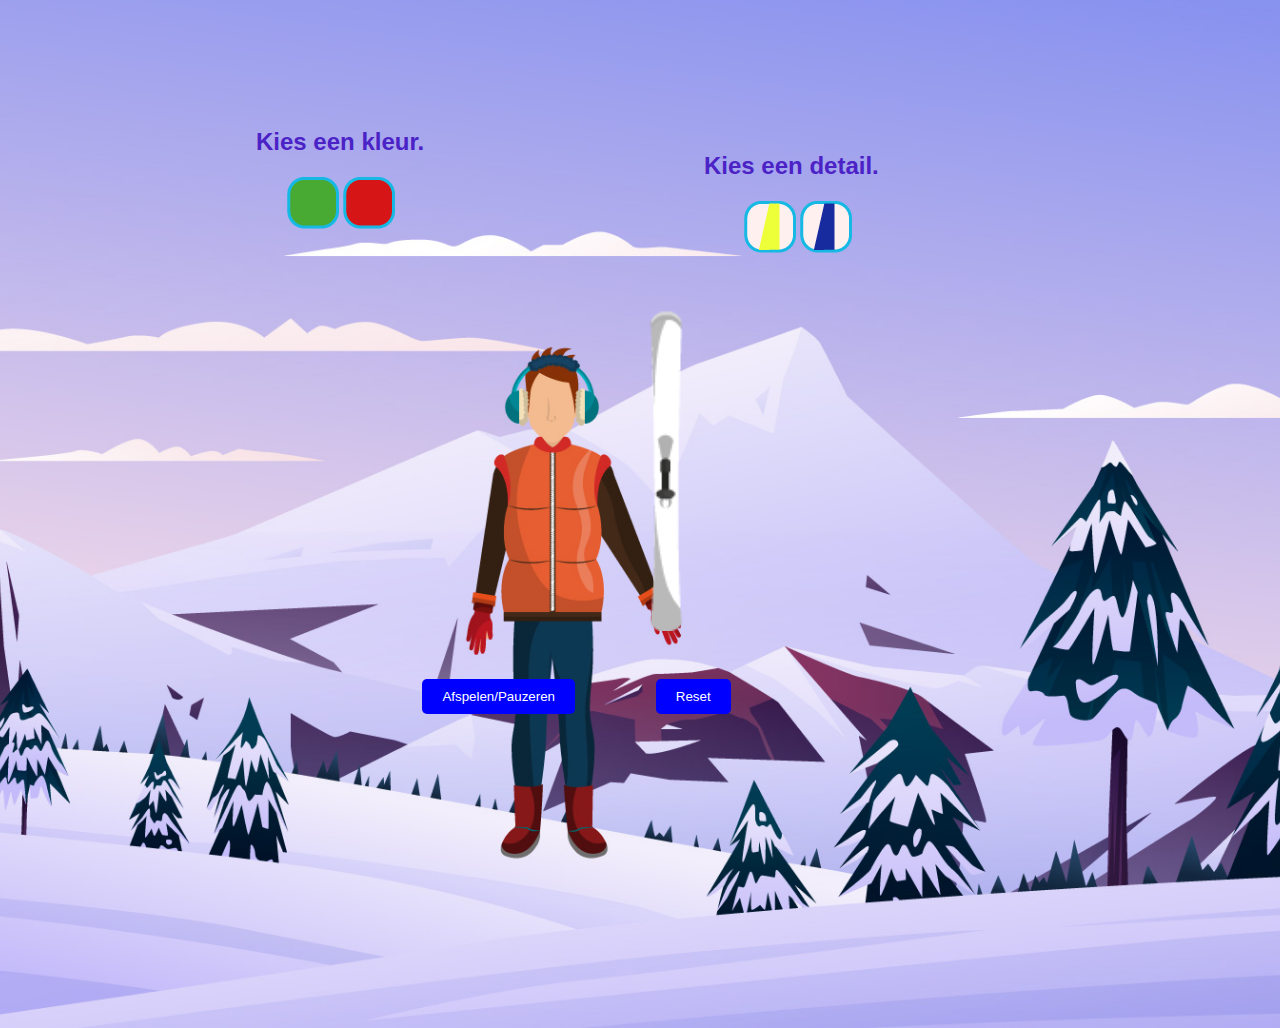
==== commit 86196e55: "Add files via upload" ====
--- a/index.html
+++ b/index.html
@@ -34,13 +34,12 @@
     Your browser does not support the audio element.
 </audio>
 
-<!-- Knoppen om het audiobestand te bedienen -->
+<!-- Knop om het audiobestand te bedienen -->
 <button class="playButton">Afspelen/Pauzeren</button>
 
+<!-- Resetknop -->
+<button class="resetKnop">Reset</button>
 
-
-    <button class="resetKnop">Reset</button>
-
-    <script src="script.js"></script> <!-- Plaats hier de koppeling naar je JavaScript-bestand -->
+<script src="script.js"></script> <!-- Plaats hier de koppeling naar je JavaScript-bestand -->
 </body>
 </html>
--- a/style.css
+++ b/style.css
@@ -43,7 +43,7 @@
     margin-left: -300px;
 }
 
-.resetKnop{
+.resetKnop {
     background-color: blue;
     color: white;
     padding: 10px 20px;
@@ -53,17 +53,14 @@
     margin-top: 33%;
     margin-left: 6%;
 }
-.playButton{
- background-color: blue;
+
+.playButton {
+    background-color: blue;
     color: white;
     padding: 10px 20px;
     border: none;
     border-radius: 5px;
     cursor: pointer;
- margin-left: 33%;
- font-family: Impact, Haettenschweiler, 'Arial Narrow Bold', sans-serif;
+    margin-left: 33%;
+    font-family: Impact, Haettenschweiler, 'Arial Narrow Bold', sans-serif;
 }
-
-.resetKnop{
-    font-family: Impact, Haettenschweiler, 'Arial Narrow Bold', sans-serif;
-}